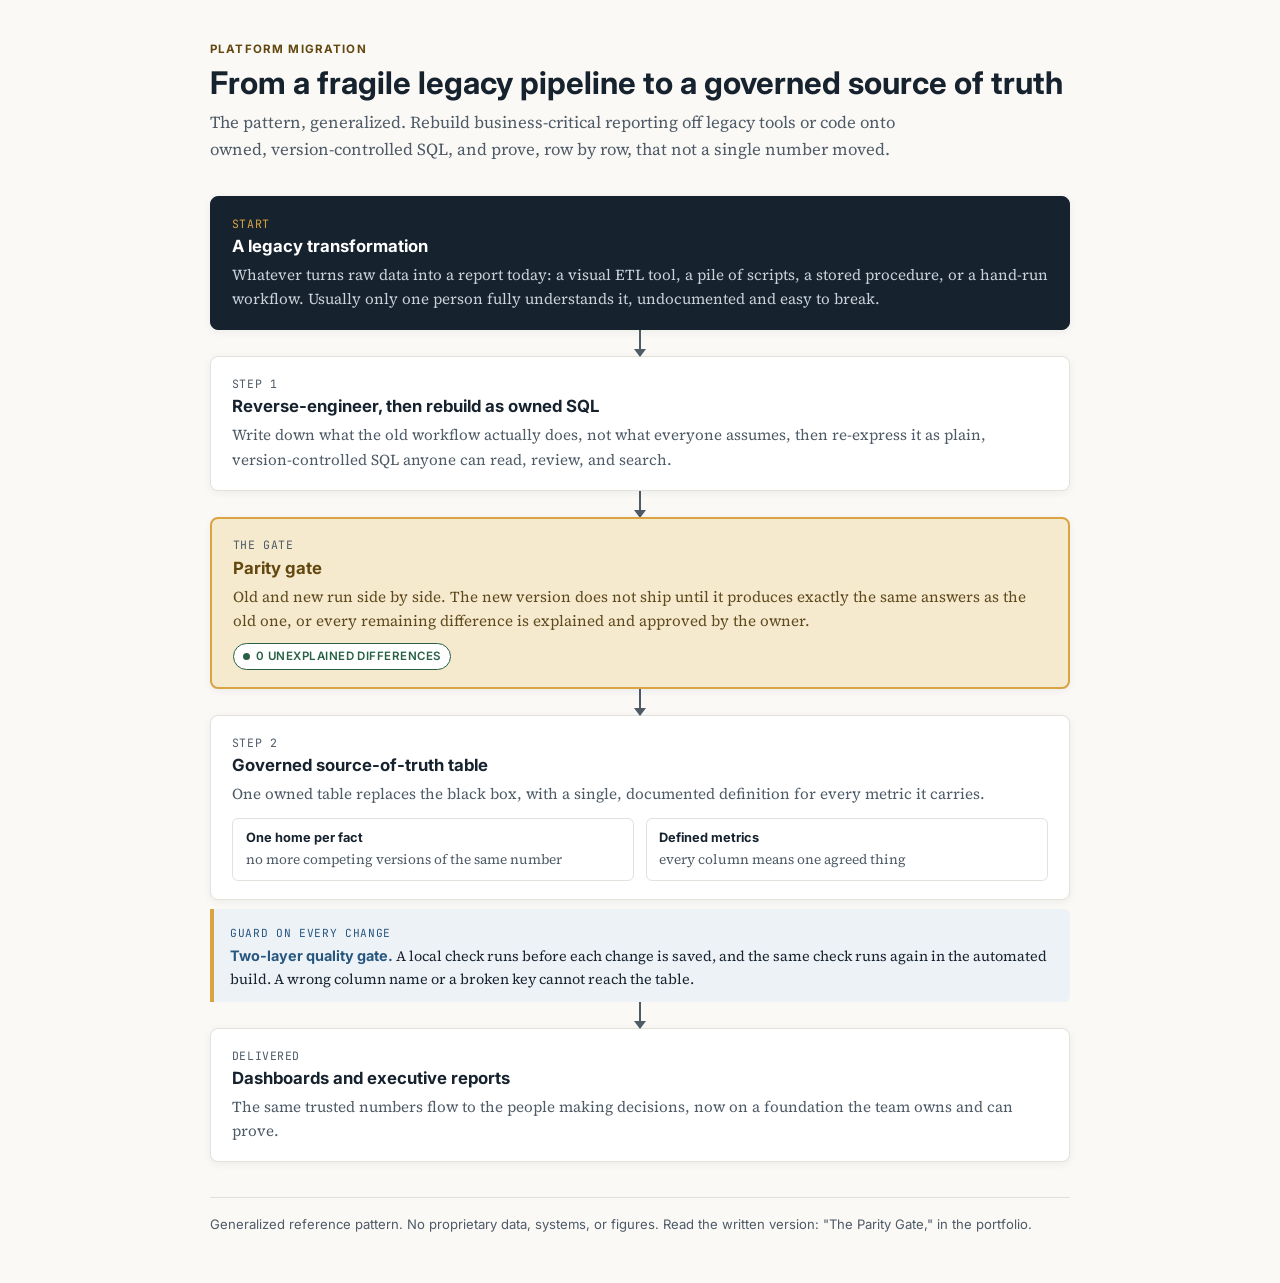
==== docs/migration-diagram.html @ 0906ff59 "Add GitHub Pages portfolio site under docs/ Static hub (index.html) linking the six work-sample trac" ====
<!DOCTYPE html>
<html lang="en">
<head>
<meta charset="UTF-8">
<meta name="viewport" content="width=device-width, initial-scale=1.0">
<title>The Parity Gate: migrating a pipeline without changing the numbers</title>
<link rel="preconnect" href="https://fonts.googleapis.com">
<link href="https://fonts.googleapis.com/css2?family=Inter:wght@400;600;700&family=Source+Serif+4:ital,wght@0,400;0,600;1,400&family=JetBrains+Mono:wght@400;600&display=swap" rel="stylesheet">
<style>
:root{
  --ink:#16222E; --ink-700:#223447; --ink-600:#4E5A66; --paper:#FAF9F6; --white:#FFFFFF;
  --amber:#D9A441; --amber-text:#7E5A15; --amber-deep:#63470F; --amber-100:#F5E9CE;
  --blueprint:#27567F; --blueprint-wash:#EDF2F7; --grid:rgba(39,86,127,0.10);
  --link:#1F4E79; --verified:#286046; --warn:#8A4A12;
  --gray-100:#ECEAE5; --gray-200:#E3E1DC;
  --sans:'Inter','Segoe UI',system-ui,sans-serif; --serif:'Source Serif 4',Georgia,serif; --mono:'JetBrains Mono',Consolas,monospace;
}
*{margin:0;padding:0;box-sizing:border-box;}
body{background:var(--paper);color:var(--ink);font-family:var(--serif);line-height:1.6;padding:2.5rem 1.25rem 3rem;}
.wrap{max-width:860px;margin:0 auto;}
.kicker{font-family:var(--sans);font-size:0.72rem;font-weight:700;letter-spacing:0.1em;text-transform:uppercase;color:var(--amber-deep);}
h1{font-family:var(--sans);font-weight:700;font-size:1.95rem;line-height:1.2;margin:0.4rem 0 0.5rem;}
.sub{color:var(--ink-600);font-size:1.05rem;max-width:44rem;margin-bottom:2rem;}
.flow{display:flex;flex-direction:column;gap:0;}
.stage{background:var(--white);border:1px solid var(--gray-200);border-radius:8px;padding:1.1rem 1.3rem;box-shadow:0 2px 8px rgba(22,34,46,0.06);}
.stage .st-name{font-family:var(--sans);font-weight:700;font-size:1.05rem;}
.stage .st-desc{color:var(--ink-600);font-size:0.95rem;margin-top:0.2rem;}
.stage .st-num{font-family:var(--mono);font-size:0.72rem;color:var(--ink-600);letter-spacing:0.05em;}
.stage.legacy{background:var(--ink);color:var(--white);border-color:var(--ink);}
.stage.legacy .st-desc{color:#C9D2DB;}
.stage.legacy .st-num{color:var(--amber);}
.gate{border:2px solid var(--amber);background:var(--amber-100);position:relative;}
.gate .st-name{color:var(--amber-deep);}
.gate .st-desc{color:#5f4a1e;}
.arrow{width:2px;height:26px;background:var(--ink-600);margin:0 auto;position:relative;}
.arrow::after{content:"";position:absolute;bottom:-1px;left:50%;transform:translateX(-50%);border-left:6px solid transparent;border-right:6px solid transparent;border-top:8px solid var(--ink-600);}
.badge{display:inline-flex;align-items:center;gap:0.35rem;font-family:var(--sans);font-weight:600;font-size:0.72rem;letter-spacing:0.04em;text-transform:uppercase;padding:0.2rem 0.6rem;border-radius:999px;border:1.5px solid var(--verified);color:var(--verified);background:var(--white);margin-top:0.6rem;}
.badge.dot::before{content:"";width:7px;height:7px;border-radius:50%;background:var(--verified);}
.two-col{display:grid;grid-template-columns:1fr 1fr;gap:0.7rem;margin-top:0.7rem;}
@media(max-width:560px){.two-col{grid-template-columns:1fr;}}
.mini{border:1px solid var(--gray-200);border-radius:6px;padding:0.6rem 0.8rem;background:var(--white);font-size:0.85rem;}
.mini b{font-family:var(--sans);display:block;font-size:0.8rem;}
.mini span{color:var(--ink-600);}
.railwrap{position:relative;}
.qgate{border-left:4px solid var(--amber);background:var(--blueprint-wash);border-radius:0 6px 6px 0;padding:0.7rem 1rem;margin:0.6rem 0 0;font-size:0.9rem;}
.qgate b{font-family:var(--sans);color:var(--blueprint);}
.foot{margin-top:2.2rem;padding-top:1rem;border-top:1px solid var(--gray-200);color:var(--ink-600);font-size:0.82rem;font-family:var(--sans);}
.stamp{font-family:var(--mono);font-size:0.7rem;color:var(--blueprint);letter-spacing:0.06em;text-transform:uppercase;}
</style>
</head>
<body>
<div class="wrap">
  <div class="kicker">Platform Migration</div>
  <h1>From a fragile legacy pipeline to a governed source of truth</h1>
  <p class="sub">The pattern, generalized. Rebuild business-critical reporting off legacy tools or code
  onto owned, version-controlled SQL, and prove, row by row, that not a single number moved.</p>

  <div class="flow">
    <div class="stage legacy">
      <div class="st-num">START</div>
      <div class="st-name">A legacy transformation</div>
      <div class="st-desc">Whatever turns raw data into a report today: a visual ETL tool, a pile of scripts, a stored procedure, or a hand-run workflow. Usually only one person fully understands it, undocumented and easy to break.</div>
    </div>
    <div class="arrow"></div>

    <div class="stage">
      <div class="st-num">STEP 1</div>
      <div class="st-name">Reverse-engineer, then rebuild as owned SQL</div>
      <div class="st-desc">Write down what the old workflow actually does, not what everyone assumes, then re-express it as plain, version-controlled SQL anyone can read, review, and search.</div>
    </div>
    <div class="arrow"></div>

    <div class="stage gate">
      <div class="st-num">THE GATE</div>
      <div class="st-name">Parity gate</div>
      <div class="st-desc">Old and new run side by side. The new version does not ship until it produces exactly the same answers as the old one, or every remaining difference is explained and approved by the owner.</div>
      <span class="badge dot">0 unexplained differences</span>
    </div>
    <div class="arrow"></div>

    <div class="stage">
      <div class="st-num">STEP 2</div>
      <div class="st-name">Governed source-of-truth table</div>
      <div class="st-desc">One owned table replaces the black box, with a single, documented definition for every metric it carries.</div>
      <div class="two-col">
        <div class="mini"><b>One home per fact</b><span>no more competing versions of the same number</span></div>
        <div class="mini"><b>Defined metrics</b><span>every column means one agreed thing</span></div>
      </div>
    </div>

    <div class="qgate">
      <span class="stamp">Guard on every change</span><br>
      <b>Two-layer quality gate.</b> A local check runs before each change is saved, and the same
      check runs again in the automated build. A wrong column name or a broken key cannot reach the table.
    </div>
    <div class="arrow"></div>

    <div class="stage">
      <div class="st-num">DELIVERED</div>
      <div class="st-name">Dashboards and executive reports</div>
      <div class="st-desc">The same trusted numbers flow to the people making decisions, now on a foundation the team owns and can prove.</div>
    </div>
  </div>

  <div class="foot">
    Generalized reference pattern. No proprietary data, systems, or figures. Read the written version:
    "The Parity Gate," in the portfolio.
  </div>
</div>
</body>
</html>
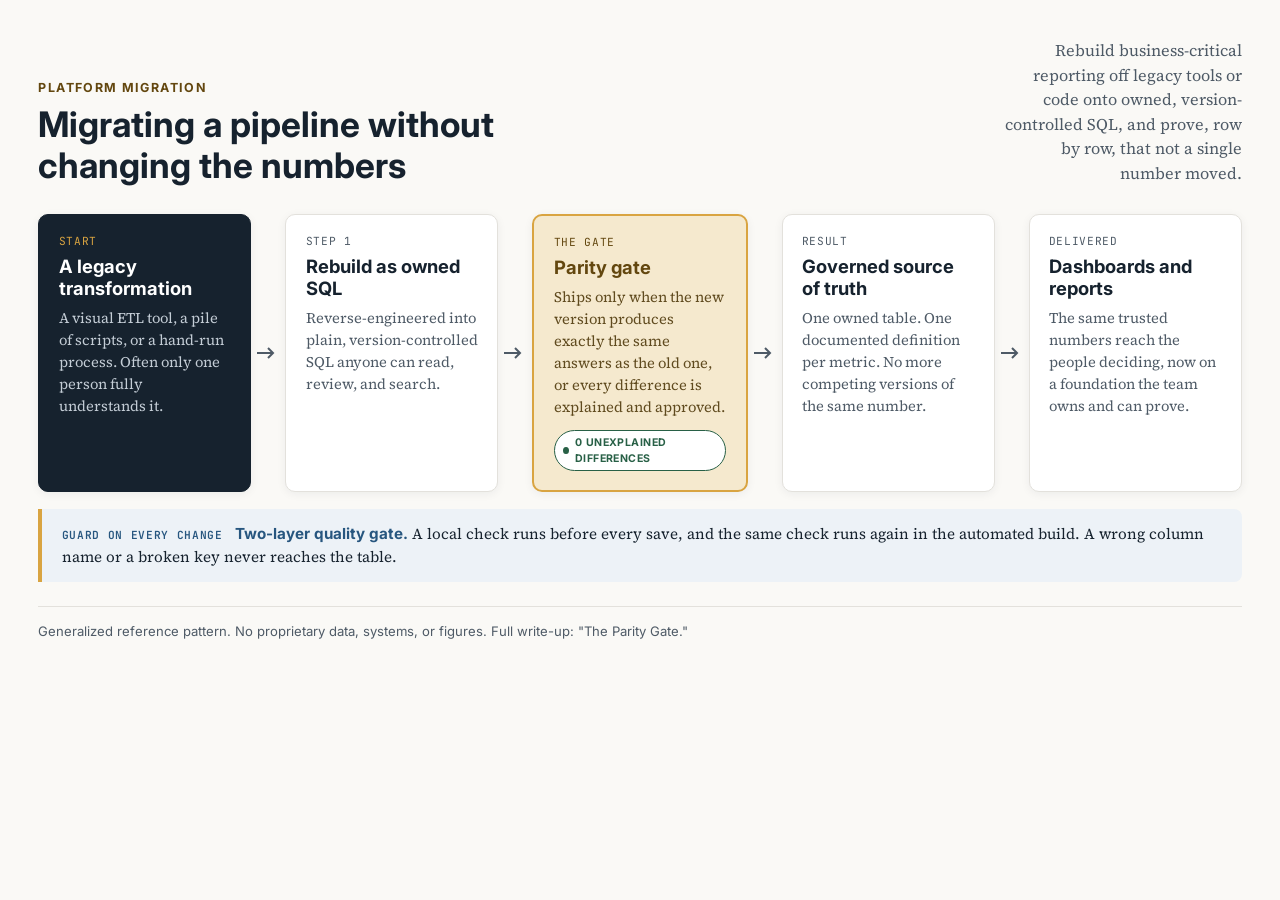
==== commit 612c44a3: "Update migration diagram (landscape) and add share poster Redesign migration-diagram.html as a horiz" ====
--- a/docs/migration-diagram.html
+++ b/docs/migration-diagram.html
@@ -10,102 +10,102 @@
 :root{
   --ink:#16222E; --ink-700:#223447; --ink-600:#4E5A66; --paper:#FAF9F6; --white:#FFFFFF;
   --amber:#D9A441; --amber-text:#7E5A15; --amber-deep:#63470F; --amber-100:#F5E9CE;
-  --blueprint:#27567F; --blueprint-wash:#EDF2F7; --grid:rgba(39,86,127,0.10);
-  --link:#1F4E79; --verified:#286046; --warn:#8A4A12;
-  --gray-100:#ECEAE5; --gray-200:#E3E1DC;
+  --blueprint:#27567F; --blueprint-wash:#EDF2F7;
+  --verified:#286046; --gray-100:#ECEAE5; --gray-200:#E3E1DC;
   --sans:'Inter','Segoe UI',system-ui,sans-serif; --serif:'Source Serif 4',Georgia,serif; --mono:'JetBrains Mono',Consolas,monospace;
 }
 *{margin:0;padding:0;box-sizing:border-box;}
-body{background:var(--paper);color:var(--ink);font-family:var(--serif);line-height:1.6;padding:2.5rem 1.25rem 3rem;}
-.wrap{max-width:860px;margin:0 auto;}
-.kicker{font-family:var(--sans);font-size:0.72rem;font-weight:700;letter-spacing:0.1em;text-transform:uppercase;color:var(--amber-deep);}
-h1{font-family:var(--sans);font-weight:700;font-size:1.95rem;line-height:1.2;margin:0.4rem 0 0.5rem;}
-.sub{color:var(--ink-600);font-size:1.05rem;max-width:44rem;margin-bottom:2rem;}
-.flow{display:flex;flex-direction:column;gap:0;}
-.stage{background:var(--white);border:1px solid var(--gray-200);border-radius:8px;padding:1.1rem 1.3rem;box-shadow:0 2px 8px rgba(22,34,46,0.06);}
-.stage .st-name{font-family:var(--sans);font-weight:700;font-size:1.05rem;}
-.stage .st-desc{color:var(--ink-600);font-size:0.95rem;margin-top:0.2rem;}
-.stage .st-num{font-family:var(--mono);font-size:0.72rem;color:var(--ink-600);letter-spacing:0.05em;}
-.stage.legacy{background:var(--ink);color:var(--white);border-color:var(--ink);}
-.stage.legacy .st-desc{color:#C9D2DB;}
-.stage.legacy .st-num{color:var(--amber);}
-.gate{border:2px solid var(--amber);background:var(--amber-100);position:relative;}
-.gate .st-name{color:var(--amber-deep);}
-.gate .st-desc{color:#5f4a1e;}
-.arrow{width:2px;height:26px;background:var(--ink-600);margin:0 auto;position:relative;}
-.arrow::after{content:"";position:absolute;bottom:-1px;left:50%;transform:translateX(-50%);border-left:6px solid transparent;border-right:6px solid transparent;border-top:8px solid var(--ink-600);}
-.badge{display:inline-flex;align-items:center;gap:0.35rem;font-family:var(--sans);font-weight:600;font-size:0.72rem;letter-spacing:0.04em;text-transform:uppercase;padding:0.2rem 0.6rem;border-radius:999px;border:1.5px solid var(--verified);color:var(--verified);background:var(--white);margin-top:0.6rem;}
-.badge.dot::before{content:"";width:7px;height:7px;border-radius:50%;background:var(--verified);}
-.two-col{display:grid;grid-template-columns:1fr 1fr;gap:0.7rem;margin-top:0.7rem;}
-@media(max-width:560px){.two-col{grid-template-columns:1fr;}}
-.mini{border:1px solid var(--gray-200);border-radius:6px;padding:0.6rem 0.8rem;background:var(--white);font-size:0.85rem;}
-.mini b{font-family:var(--sans);display:block;font-size:0.8rem;}
-.mini span{color:var(--ink-600);}
-.railwrap{position:relative;}
-.qgate{border-left:4px solid var(--amber);background:var(--blueprint-wash);border-radius:0 6px 6px 0;padding:0.7rem 1rem;margin:0.6rem 0 0;font-size:0.9rem;}
-.qgate b{font-family:var(--sans);color:var(--blueprint);}
-.foot{margin-top:2.2rem;padding-top:1rem;border-top:1px solid var(--gray-200);color:var(--ink-600);font-size:0.82rem;font-family:var(--sans);}
-.stamp{font-family:var(--mono);font-size:0.7rem;color:var(--blueprint);letter-spacing:0.06em;text-transform:uppercase;}
+body{background:var(--paper);color:var(--ink);font-family:var(--serif);line-height:1.5;padding:2.4rem 2.4rem 2rem;}
+.wrap{max-width:1560px;margin:0 auto;}
+.head{display:flex;align-items:flex-end;justify-content:space-between;gap:2rem;margin-bottom:1.8rem;flex-wrap:wrap;}
+.kicker{font-family:var(--sans);font-size:0.78rem;font-weight:700;letter-spacing:0.11em;text-transform:uppercase;color:var(--amber-deep);}
+h1{font-family:var(--sans);font-weight:700;font-size:2.2rem;line-height:1.15;margin-top:0.4rem;max-width:24ch;}
+.head .sub{color:var(--ink-600);font-size:1.02rem;max-width:30ch;text-align:right;}
+
+.flow{display:flex;align-items:stretch;gap:0;}
+.card{flex:1 1 0;min-width:0;background:var(--white);border:1px solid var(--gray-200);border-radius:10px;padding:1.15rem 1.2rem;box-shadow:0 2px 10px rgba(22,34,46,0.06);display:flex;flex-direction:column;}
+.card .num{font-family:var(--mono);font-size:0.7rem;letter-spacing:0.06em;color:var(--ink-600);}
+.card .name{font-family:var(--sans);font-weight:700;font-size:1.15rem;line-height:1.2;margin:0.3rem 0 0.5rem;}
+.card .desc{color:var(--ink-600);font-size:0.92rem;flex-grow:1;}
+.card.legacy{background:var(--ink);border-color:var(--ink);}
+.card.legacy .name{color:var(--white);}
+.card.legacy .desc{color:#C4CDD6;}
+.card.legacy .num{color:var(--amber);}
+.card.gate{border:2px solid var(--amber);background:var(--amber-100);}
+.card.gate .num{color:var(--amber-deep);}
+.card.gate .name{color:var(--amber-deep);}
+.card.gate .desc{color:#5f4a1e;}
+.badge{display:inline-flex;align-items:center;gap:0.35rem;font-family:var(--sans);font-weight:700;font-size:0.66rem;letter-spacing:0.04em;text-transform:uppercase;padding:0.25rem 0.55rem;border-radius:999px;border:1.5px solid var(--verified);color:var(--verified);background:var(--white);margin-top:0.7rem;align-self:flex-start;}
+.badge::before{content:"";width:7px;height:7px;border-radius:50%;background:var(--verified);}
+.arrow{flex:0 0 34px;display:flex;align-items:center;justify-content:center;}
+.arrow svg{display:block;}
+
+.ribbon{margin-top:1.1rem;background:var(--blueprint-wash);border-left:4px solid var(--amber);border-radius:0 8px 8px 0;padding:0.85rem 1.2rem;font-size:0.95rem;}
+.ribbon .stamp{font-family:var(--mono);font-size:0.7rem;letter-spacing:0.06em;text-transform:uppercase;color:var(--blueprint);font-weight:600;}
+.ribbon b{font-family:var(--sans);color:var(--blueprint);}
+.foot{margin-top:1.5rem;padding-top:0.9rem;border-top:1px solid var(--gray-200);color:var(--ink-600);font-size:0.82rem;font-family:var(--sans);}
+@media(max-width:860px){.flow{flex-direction:column;}.arrow{transform:rotate(90deg);height:26px;}.head .sub{text-align:left;}}
 </style>
 </head>
 <body>
 <div class="wrap">
-  <div class="kicker">Platform Migration</div>
-  <h1>From a fragile legacy pipeline to a governed source of truth</h1>
-  <p class="sub">The pattern, generalized. Rebuild business-critical reporting off legacy tools or code
-  onto owned, version-controlled SQL, and prove, row by row, that not a single number moved.</p>
+  <div class="head">
+    <div>
+      <div class="kicker">Platform Migration</div>
+      <h1>Migrating a pipeline without changing the numbers</h1>
+    </div>
+    <div class="sub">Rebuild business-critical reporting off legacy tools or code onto owned,
+    version-controlled SQL, and prove, row by row, that not a single number moved.</div>
+  </div>
 
   <div class="flow">
-    <div class="stage legacy">
-      <div class="st-num">START</div>
-      <div class="st-name">A legacy transformation</div>
-      <div class="st-desc">Whatever turns raw data into a report today: a visual ETL tool, a pile of scripts, a stored procedure, or a hand-run workflow. Usually only one person fully understands it, undocumented and easy to break.</div>
-    </div>
-    <div class="arrow"></div>
-
-    <div class="stage">
-      <div class="st-num">STEP 1</div>
-      <div class="st-name">Reverse-engineer, then rebuild as owned SQL</div>
-      <div class="st-desc">Write down what the old workflow actually does, not what everyone assumes, then re-express it as plain, version-controlled SQL anyone can read, review, and search.</div>
-    </div>
-    <div class="arrow"></div>
-
-    <div class="stage gate">
-      <div class="st-num">THE GATE</div>
-      <div class="st-name">Parity gate</div>
-      <div class="st-desc">Old and new run side by side. The new version does not ship until it produces exactly the same answers as the old one, or every remaining difference is explained and approved by the owner.</div>
-      <span class="badge dot">0 unexplained differences</span>
-    </div>
-    <div class="arrow"></div>
-
-    <div class="stage">
-      <div class="st-num">STEP 2</div>
-      <div class="st-name">Governed source-of-truth table</div>
-      <div class="st-desc">One owned table replaces the black box, with a single, documented definition for every metric it carries.</div>
-      <div class="two-col">
-        <div class="mini"><b>One home per fact</b><span>no more competing versions of the same number</span></div>
-        <div class="mini"><b>Defined metrics</b><span>every column means one agreed thing</span></div>
-      </div>
+    <div class="card legacy">
+      <div class="num">START</div>
+      <div class="name">A legacy transformation</div>
+      <div class="desc">A visual ETL tool, a pile of scripts, or a hand-run process. Often only one person fully understands it.</div>
     </div>
 
-    <div class="qgate">
-      <span class="stamp">Guard on every change</span><br>
-      <b>Two-layer quality gate.</b> A local check runs before each change is saved, and the same
-      check runs again in the automated build. A wrong column name or a broken key cannot reach the table.
+    <div class="arrow"><svg width="22" height="16" viewBox="0 0 22 16"><path d="M0 8 H16 M11 3 L16 8 L11 13" fill="none" stroke="#4E5A66" stroke-width="2"/></svg></div>
+
+    <div class="card">
+      <div class="num">STEP 1</div>
+      <div class="name">Rebuild as owned SQL</div>
+      <div class="desc">Reverse-engineered into plain, version-controlled SQL anyone can read, review, and search.</div>
     </div>
-    <div class="arrow"></div>
 
-    <div class="stage">
-      <div class="st-num">DELIVERED</div>
-      <div class="st-name">Dashboards and executive reports</div>
-      <div class="st-desc">The same trusted numbers flow to the people making decisions, now on a foundation the team owns and can prove.</div>
+    <div class="arrow"><svg width="22" height="16" viewBox="0 0 22 16"><path d="M0 8 H16 M11 3 L16 8 L11 13" fill="none" stroke="#4E5A66" stroke-width="2"/></svg></div>
+
+    <div class="card gate">
+      <div class="num">THE GATE</div>
+      <div class="name">Parity gate</div>
+      <div class="desc">Ships only when the new version produces exactly the same answers as the old one, or every difference is explained and approved.</div>
+      <span class="badge">0 unexplained differences</span>
+    </div>
+
+    <div class="arrow"><svg width="22" height="16" viewBox="0 0 22 16"><path d="M0 8 H16 M11 3 L16 8 L11 13" fill="none" stroke="#4E5A66" stroke-width="2"/></svg></div>
+
+    <div class="card">
+      <div class="num">RESULT</div>
+      <div class="name">Governed source of truth</div>
+      <div class="desc">One owned table. One documented definition per metric. No more competing versions of the same number.</div>
+    </div>
+
+    <div class="arrow"><svg width="22" height="16" viewBox="0 0 22 16"><path d="M0 8 H16 M11 3 L16 8 L11 13" fill="none" stroke="#4E5A66" stroke-width="2"/></svg></div>
+
+    <div class="card">
+      <div class="num">DELIVERED</div>
+      <div class="name">Dashboards and reports</div>
+      <div class="desc">The same trusted numbers reach the people deciding, now on a foundation the team owns and can prove.</div>
     </div>
   </div>
 
-  <div class="foot">
-    Generalized reference pattern. No proprietary data, systems, or figures. Read the written version:
-    "The Parity Gate," in the portfolio.
+  <div class="ribbon">
+    <span class="stamp">Guard on every change</span>&nbsp;&nbsp;
+    <b>Two-layer quality gate.</b> A local check runs before every save, and the same check runs again
+    in the automated build. A wrong column name or a broken key never reaches the table.
   </div>
+
+  <div class="foot">Generalized reference pattern. No proprietary data, systems, or figures. Full write-up: "The Parity Gate."</div>
 </div>
 </body>
 </html>
